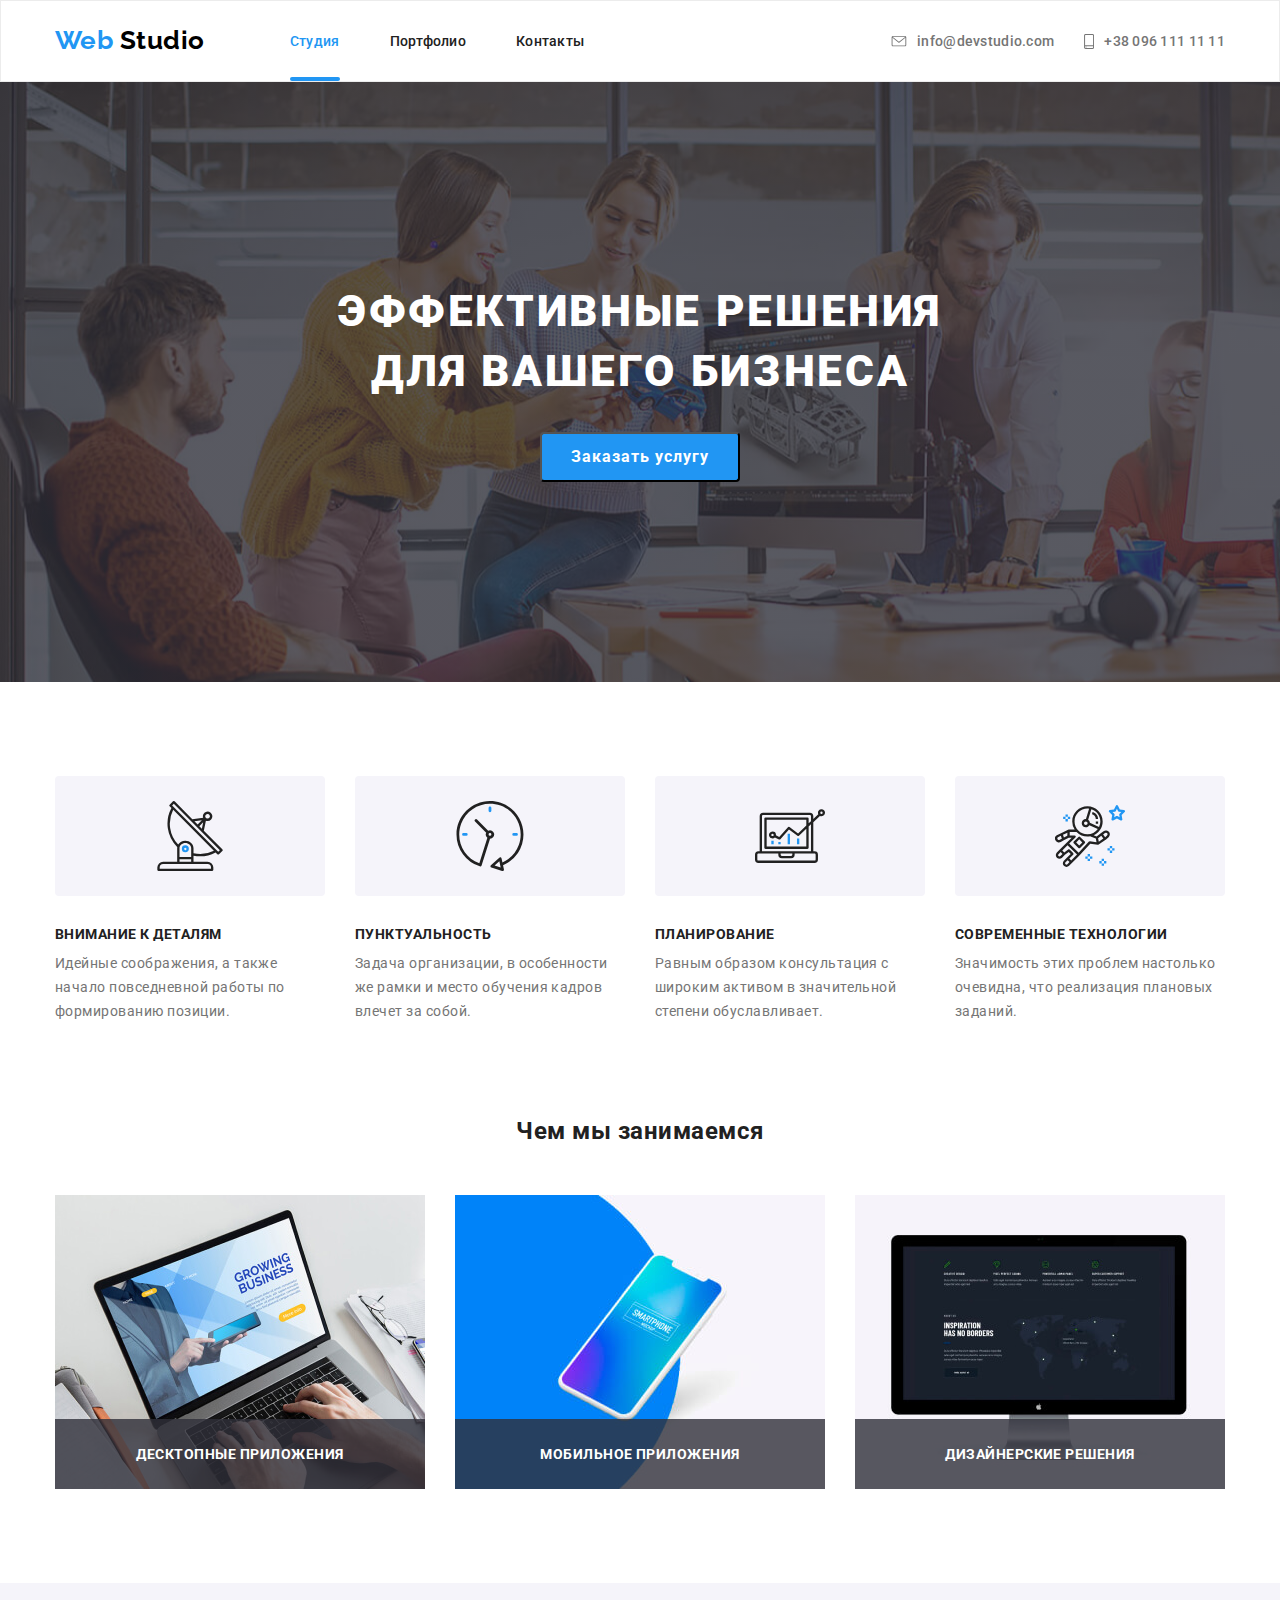
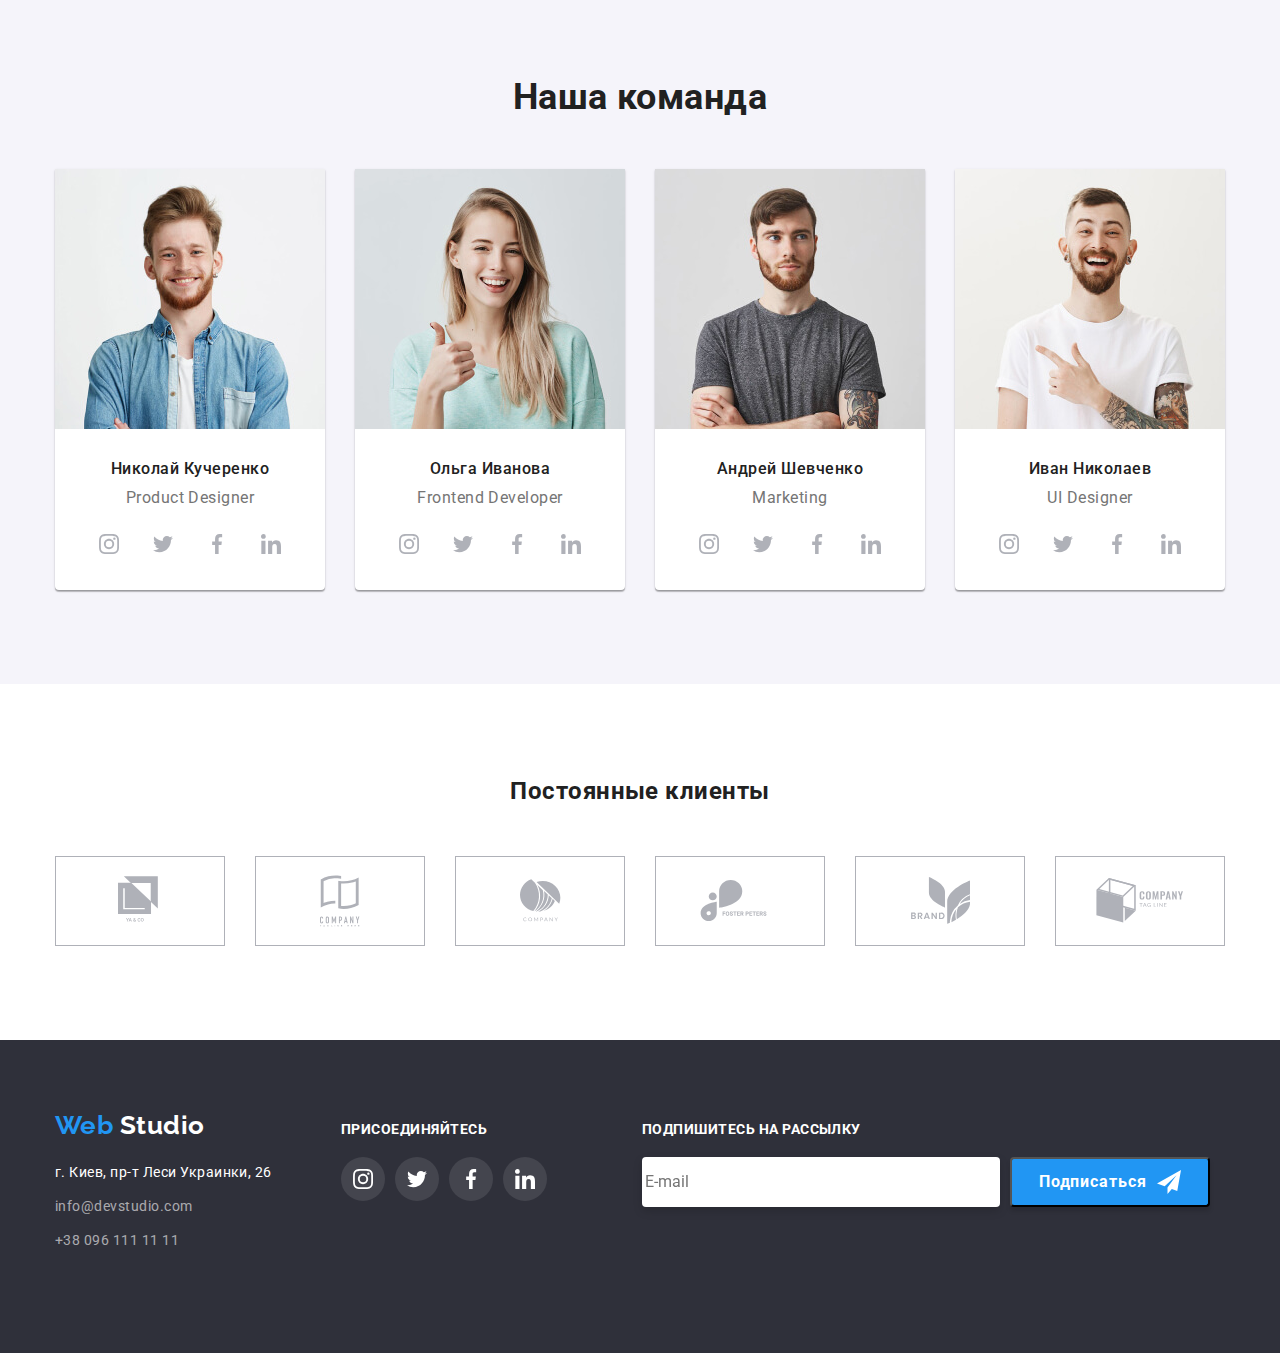
==== index.html @ 3d542b2d "создан репозиторий, начата разметка форм" ====
<!DOCTYPE html>
<html lang="ru">
<head>
    <meta charset="UTF-8">
    <meta name="viewport" content="width=device-width, initial-scale=1.0">
    <title>Студия</title>
    <link rel="stylesheet" href="https://cdnjs.cloudflare.com/ajax/libs/animate.css/4.0.0/animate.min.css">
    <link href="https://fonts.googleapis.com/css2?family=Raleway:wght@700&family=Roboto:wght@400;500;700;900&display=swap" rel="stylesheet">
    <link rel="stylesheet" href="./css/normalize.css">
    <link rel="stylesheet" href="./css/style.css">
</head>
<body>
    <!-- хедер -->
    <header class="header">
      <div class="container">
      <nav class="nav">
          <a href="./index.html" lang="en" class="logo-name animate__rollIn"> <span class="name-web">Web</span> Studio</a>
          <ul class="list-nav">
              <li class="list-nav-link"><a class="animate__rollIn navigation-list-link navigation-list-link-primary link-primary" href="./index.html">Студия</a></li>
              <li class="list-nav-link"><a class="navigation-list-link link" href="./portfolio.html">Портфолио</a></li>
              <li class="list-nav-link"><a class="navigation-list-link link" href="./contacts.html">Контакты</a></li>
          </ul>
      </nav>
      <!-- контакты хедера -->
      <address class="adress-top">
        <a class="link" href="mailto:info@devstudio.com" lang="en">
          <svg class="adress-top-icon" width="16" height="11">
            <use href="./images/sprite.svg#icon-envelope"></use>
          </svg>
          info@devstudio.com
        </a>
        <a class="link" href="tel:+380961111111">
          <svg class="adress-top-icon" width="10" height="15">
            <use href="./images/sprite.svg#icon-smartphone"></use>
          </svg>
          +38 096 111 11 11
        </a>
      </address>
      </div>
    </header>
    <!-- основная инфо страницы -->
    <main>
        <section class="hero">
            <h1 class="hero-title">Эффективные решения для вашего бизнеса</h1>
            <button class="button-main-top">Заказать услугу</button>
        </section>
        <!-- особенности -->
        <section class="section">
          <div class="container">
          <h2 class="title" hidden>Особенности</h2>
          <ul class="features-list">
            <li class="feature-list-item">
                <div class="bg-feature-img"><svg class="feature-img" width="70" height="70"><use href="./images/sprite.svg#icon-antenna"></use></svg></div>
                <h3 class="feature-title">Внимание к деталям</h3>
                <p class="features-description">Идейные соображения, а также начало повседневной работы по формированию позиции.</p>
            </li>
            <li class="feature-list-item">
                <div class="bg-feature-img"><svg class="feature-img" width="70" height="70"><use href="./images/sprite.svg#icon-clock"></use></svg></div>        <h3 class="feature-title">Пунктуальность</h3>
                <p class="features-description">Задача организации, в особенности же рамки и место обучения кадров влечет за собой.</p>
            </li>
            <li class="feature-list-item">
                <div class="bg-feature-img"><svg class="feature-img" width="70" height="70"><use href="./images/sprite.svg#icon-diagram"></use></svg></div>              <h3 class="feature-title">Планирование</h3>
                <p class="features-description">Равным образом консультация с широким активом в значительной степени обуславливает.</p>
            </li>
            <li class="feature-list-item">
                <div class="bg-feature-img"><svg class="feature-img" width="70" height="70"><use href="./images/sprite.svg#icon-astronaut"></use></svg></div>
                <h3 class="feature-title">Современные технологии</h3>
                <p class="features-description">Значимость этих проблем настолько очевидна, что реализация плановых заданий.</p>
            </li>
          </ul>
          </div>
        </section>
        <!-- чем мы занимаемся -->
        <section class="section we-do">
          <div class="container">
          <h2 class="we-do-title title">Чем мы занимаемся</h2>
          <ul class="we-do-list">  
            <li class="we-do-list-item">
              <img src="./images/we-do/notebook.jpg" alt="ноутбук" width="370" height="294">
              <p class="we-do-item">Десктопные приложения</p>
            </li>
            <li class="we-do-list-item">
              <img src="./images/we-do/smartphone.jpg" alt="смартфон" width="370" height="294">
              <p class="we-do-item">Мобильное приложения</p>
            </li>
            <li class="we-do-list-item">
              <img src="./images/we-do/desktop.jpg" alt="десктоп" width="370" height="294">
              <p class="we-do-item">Дизайнерские решения</p>
            </li>
          </ul>
        </div>
        </section>
        <!-- Наша команда -->
        <section class="section team-bgc">
        <div class="container team">
          <h2 class="title">Наша команда</h2>
          <ul class="team-list">
            <li class="team-list-person">
              <img class="team-img" src="./images/team/kucherenko.jpg" alt="кучеренко" width="270" height="260">
              <h3 class="team-name">Николай Кучеренко</h3>
              <p lang="en" class="team-position">Product Designer</p>
                <ul class="team-social-list">
                    <li class="team-social-list-item">
                      <a class="team-link" href="" aria-label="иконка инстаграма" target="_blank">
                        <svg class="team-social-link-svg"><use href="./images/sprite.svg#icon-instagram"></use></svg>
                    </a></li>
                    <li class="team-social-list-item">
                      <a class="team-link" href="" aria-label="иконка твиттера" target="_blank">
                      <svg class="team-social-link-svg"><use href="./images/sprite.svg#icon-twitter"></use></svg>  
                      </a></li>
                    <li class="team-social-list-item">
                      <a class="team-link" href="" aria-label="иконка фейсбука" target="_blank">
                      <svg class="team-social-link-svg"><use href="./images/sprite.svg#icon-facebook"></use></svg>  
                      </a></li>
                    <li class="team-social-list-item">
                      <a class="team-link" href="" aria-label="иконка линкедина" target="_blank">
                      <svg class="team-social-link-svg"><use href="./images/sprite.svg#icon-linkedin"></use></svg>  
                      </a></li>
                </ul>
            </li>
            <li class="team-list-person">
                <img class="team-img" src="./images/team/ivanova.jpg" alt="иванова" width="270" height="260">
                <h3 class="team-name">Ольга Иванова</h3>
                <p lang="en" class="team-position">Frontend Developer</p>
                <ul class="team-social-list">
                  <li class="team-social-list-item">
                    <a class="team-link" href="" aria-label="иконка инстаграма" target="_blank">
                      <svg class="team-social-link-svg"><use href="./images/sprite.svg#icon-instagram"></use></svg>
                  </a></li>
                  <li class="team-social-list-item">
                    <a class="team-link" href="" aria-label="иконка твиттера" target="_blank">
                    <svg class="team-social-link-svg"><use href="./images/sprite.svg#icon-twitter"></use></svg>  
                    </a></li>
                  <li class="team-social-list-item">
                    <a class="team-link" href="" aria-label="иконка фейсбука" target="_blank">
                    <svg class="team-social-link-svg"><use href="./images/sprite.svg#icon-facebook"></use></svg>  
                    </a></li>
                  <li class="team-social-list-item">
                    <a class="team-link" href="" aria-label="иконка линкедина" target="_blank">
                    <svg class="team-social-link-svg"><use href="./images/sprite.svg#icon-linkedin"></use></svg>  
                    </a></li>
              </ul> 
            </li>
            <li class="team-list-person">
                <img class="team-img" src="./images/team/shevchenko.jpg" alt="шевченко" width="270" height="260">
                <h3 class="team-name">Андрей Шевченко</h3>
                <p lang="en" class="team-position">Marketing</p>
                <ul class="team-social-list">
                  <li class="team-social-list-item">
                    <a class="team-link" href="" aria-label="иконка инстаграма" target="_blank">
                      <svg class="team-social-link-svg"><use href="./images/sprite.svg#icon-instagram"></use></svg>
                  </a></li>
                  <li class="team-social-list-item">
                    <a class="team-link" href="" aria-label="иконка твиттера" target="_blank">
                    <svg class="team-social-link-svg"><use href="./images/sprite.svg#icon-twitter"></use></svg>  
                    </a></li>
                  <li class="team-social-list-item">
                    <a class="team-link" href="" aria-label="иконка фейсбука" target="_blank">
                    <svg class="team-social-link-svg"><use href="./images/sprite.svg#icon-facebook"></use></svg>  
                    </a></li>
                  <li class="team-social-list-item">
                    <a class="team-link" href="" aria-label="иконка линкедина" target="_blank">
                    <svg class="team-social-link-svg"><use href="./images/sprite.svg#icon-linkedin"></use></svg>  
                    </a></li>
              </ul>    
            </li>
            <li class="team-list-person">
                <img class="team-img" src="./images/team/nikolaev.jpg" alt="николаев" width="270" height="260">
                <h3 class="team-name">Иван Николаев</h3>
                <p lang="en" class="team-position">UI Designer</p>
                <ul class="team-social-list">
                  <li class="team-social-list-item">
                    <a class="team-link" href="" aria-label="иконка инстаграма" target="_blank">
                      <svg class="team-social-link-svg"><use href="./images/sprite.svg#icon-instagram"></use></svg>
                  </a></li>
                  <li class="team-social-list-item">
                    <a class="team-link" href="" aria-label="иконка твиттера" target="_blank">
                      <svg class="team-social-link-svg"><use href="./images/sprite.svg#icon-twitter"></use></svg>  
                    </a></li>
                  <li class="team-social-list-item">
                    <a class="team-link" href="" aria-label="иконка фейсбука" target="_blank">
                      <svg class="team-social-link-svg"><use href="./images/sprite.svg#icon-facebook"></use></svg>  
                    </a></li>
                  <li class="team-social-list-item">
                    <a class="team-link" href="" aria-label="иконка линкедина" target="_blank">
                      <svg class="team-social-link-svg"><use href="./images/sprite.svg#icon-linkedin"></use></svg>  
                    </a></li>
              </ul> 
            </li>
          </ul>
        </div>
        </section>
        <!-- Наши клиенты -->
        <section class="section">
          <div class="container clients">
          <h2 class="clients-title title">Постоянные клиенты</h2>
          <ul class="clients-list">
            <li class="clients-list-item"><a class="clients-link" href="" target="_blank">
              <svg class="clients-name-svg" width="44" height="49"><use href="./images/sprite.svg#icon-logo1"></use></svg>
            </a></li>
            <li class="clients-list-item">
              <a class="clients-link" href="" target="_blank">
                <svg class="clients-name-svg" width="40" height="52"><use href="./images/sprite.svg#icon-logo2"></use></svg>
              </a></li>
            <li class="clients-list-item">
              <a class="clients-link" href="" target="_blank">
                <svg class="clients-name-svg" width="41" height="43"><use href="./images/sprite.svg#icon-logo3"></use></svg>
              </a></li>
            <li class="clients-list-item">
              <a class="clients-link" href="" target="_blank">
                <svg class="clients-name-svg" width="80" height="42"><use href="./images/sprite.svg#icon-logo4"></use></svg>
              </a></li>
            <li class="clients-list-item">
              <a class="clients-link" href="" target="_blank">
                <svg class="clients-name-svg" width="59" height="47"><use href="./images/sprite.svg#icon-logo5"></use></svg>
              </a></li>
            <li class="clients-list-item">
              <a class="clients-link" href="" target="_blank">
                <svg class="clients-name-svg" width="88" height="45"><use href="./images/sprite.svg#icon-logo6"></use></svg>
              </a></li>
           </ul>
          </div>  
        </section>  
    </main>
    <!-- подвал -->
    <footer class="footer">
      <div class="container">
       <div class="adress-bot">
        <a class="logo-name" href="./index.html"><span class="name-web">Web</span> Studio</a>
        <ul class="adress-list">
          <li class="adress-list-item"><a class="map" href="https://goo.gl/maps/bgj35x1De3ZqhRjR8" target="_blank">г. Киев, пр-т Леси Украинки, 26</a></li>
          <li class="adress-list-item"><a class="link" href="mailto:info@devstudio.com" lang="en">info@devstudio.com</a></li>
          <li class="adress-list-item"><a class="link" href="tel:+380961111111">+38 096 111 11 11</a></li>
        </ul>
       </div>
       <div class="join-us">
        <b class="action">Присоединяйтесь</b>
        <ul class="join-us-list">
            <li class="join-us-list-item">
              <a class="social-link" href="" aria-label="иконка инстаграма" target="_blank">
                <svg class="social-link-svg"><use href="./images/sprite.svg#icon-instagram"></use></svg> 
              </a></li>
            <li class="join-us-list-item">
              <a class="social-link" href="" aria-label="иконка твиттера" target="_blank">
                <svg class="social-link-svg"><use href="./images/sprite.svg#icon-twitter"></use></svg>
              </a></li>
            <li class="join-us-list-item">
              <a class="social-link" href="" aria-label="иконка фейсбука" target="_blank">
                <svg class="social-link-svg"><use href="./images/sprite.svg#icon-facebook"></use></svg>
              </a></li>
            <li class="join-us-list-item">
              <a class="social-link" href="" aria-label="иконка линкедина" target="_blank">
                <svg class="social-link-svg"><use href="./images/sprite.svg#icon-linkedin"></use></svg>
              </a></li>
        </ul>
       </div>
       <div>
        <b class="action">Подпишитесь на рассылку</b>
        <form class="follow">
            <input class="enter" type="email" autocomplete="off" id="email-input" name="email" placeholder="E-mail" lang="en">
            <button class="button-main-bot" type="submit">
              Подписаться
              <svg class="envelope"><use href="./images/sprite.svg#icon-send"></use></svg>
            </button>
        </form>
       </div>
      </div>
    </footer>
</body>
</html>
---- css/style.css ----
/* основной цвет текста #212121 */
/* активный цвет текста #2196F3 */
/* дополнительный цвет текста #757575 */
/* второй дополнительный цвет текста #ffffff */
/* основной цвет фона #ffffff */
/* дополнительный цвет фона #AFB1B8 */
/* активный цвет проектов портфолио rgba(33, 150, 243, 0.9); */
/* основные */

:root{
    --main-text-color: #212121;
    --accent-text-color: #2196F3;
    --secondary-text-color: #757575;
    --main-bg-color: #ffffff;
    --secondary-bg-color: #AFB1B8;
    --team-bg-color: #F5F4FA;
    --footer-bg-color: #2F303A;
    --portfolio-accent-color: rgba(33, 150, 243, 0.9);
}
html {
    box-sizing: border-box;
}
*,
*::before,
*::after {
    box-sizing: inherit;
}
body {
    background-color: #ffffff;
    color: #212121;
    font-style: normal;
    font-family: Roboto, sans-serif;
    letter-spacing: 0.03em;
    margin: 0px;
    padding: 0px;
}
ul {
  list-style: none;
  padding: 0px;
  margin: 0px;
}
p {
    margin: 0px;
}
a {
    text-decoration: none;
    display: block;
}
img {
    display: block;
}
button {
    display: block;
}
h1,h2,h3,h4,h5,h6 {
  margin: 0px;
}
.container {
    width: 1200px;
    padding-left: 15px;
    padding-right: 15px;
    margin-left: auto;
    margin-right: auto;
}
/* хедер */
.header {
    border: 1px solid #ECECEC;
}
.header .container {
    display: flex;
    align-items: center;
    justify-content: space-between;
}
.nav {
    display: flex;
    align-items: center;
}
.logo-name {
    font-family: Raleway, sans-serif;
    font-weight: 700;
    font-size: 26px;
    line-height: 1.2;
    color: #000000;
    margin-right: 85px;
    animation-duration: 500ms;
}
.name-web {
 color: var(--accent-text-color);
}
.list-nav {
    display: flex;
}
.list-nav-link:not(:last-child){
    margin-right: 50px;
}
.list-nav-link {
    position: relative;
} 
.list-nav .link {
    font-weight: 500;
    font-size: 14px;
    line-height: 1.15;
    letter-spacing: 0.02em;
    color: var(--main-text-color);
}
.navigation-list-link {
    padding-top: 32px;
    padding-bottom: 32px;
}
.navigation-list-link-primary {
    animation-duration: 500ms;
}
.navigation-list-link-primary::after {
    display: block;
    content: "";
    width: 100%;
    height: 4px;
    background-color: var(--accent-text-color);
    border-radius: 2px;
    position: absolute;
    bottom: 0;
    left: 0;
}
.link-primary {
    font-weight: 500;
    font-size: 14px;
    line-height: 1.15;
    letter-spacing: 0.02em;
    color: var(--accent-text-color);
}
.list-nav .link {
    transition: color 250ms cubic-bezier(0.4, 0, 0.2, 1);
}
.list-nav .link:hover,
.list-nav .link:focus {
    color: var(--accent-text-color);
}
.adress-top {
    display: flex;
    align-items: center;
}
.adress-top-icon {
    fill: var(--secondary-text-color);
    margin-right: 10px;
    transition: fill 250ms cubic-bezier(0.4, 0, 0.2, 1);
}
.adress-top .link:not(:last-child) {
    margin-right: 30px;
}
.adress-top .link {
    font-style: normal;
    font-weight: 500;
    font-size: 14px;
    line-height: 1.15;
    letter-spacing: 0.02em;
    color: var(--secondary-text-color);
    display: flex;
    justify-content: center;
    align-items: center;
    transition: color 250ms cubic-bezier(0.4, 0, 0.2, 1);
}
.adress-top .link:hover,
.adress-top .link:focus {
    color: var(--accent-text-color);
}
.adress-top .link:hover .adress-top-icon,
.adress-top .link:focus .adress-top-icon {
    fill: var(--accent-text-color);
}
 
/* основная инфо страницы студио */
.hero {
    max-width: 1600px;
    background-image:
    linear-gradient(
    rgba(47, 48, 58, 0.8),
    rgba(47, 48, 58, 0.8)),
    url(../images/Header-img.jpg);
    background-repeat: no-repeat;
    background-size: cover;
    padding-top: 200px;
    padding-bottom: 200px;
}
.hero-title {
    font-weight: 900;
    font-size: 44px;
    line-height: 1.36;
    letter-spacing: 0.06em;
    text-transform: uppercase;
    text-align: center;
    color: var(--main-bg-color);
    margin-bottom: 30px;
    width: 696px;
    margin-right: auto;
    margin-left: auto;
}
.button-main-top {
    width: 200px;
    height: 50px;
    font-weight: 700;
    font-size: 16px;
    line-height: 1.88;
    align-items: center;
    text-align: center;
    letter-spacing: 0.06em;
    color: var(--main-bg-color);
    background-color: var(--accent-text-color);
    margin-right: auto;
    margin-left: auto;
    border-radius: 4px;
    transition: background-color 250ms cubic-bezier(0.4, 0, 0.2, 1);
}
.button-main-top:hover,
.button-main-top:focus {
    background-color: #188CE8;
}
.section {
    padding-top: 94px;
    padding-bottom: 94px;
}
.features-list {
    display: flex;
}
.feature-list-item:not(:last-child) {
    margin-right: 30px;
}
.bg-feature-img {
    display: flex;
    justify-content: center;
    align-items: center;
    margin-bottom: 30px;
    border-radius: 4px;
    background-color: var(--team-bg-color);
    width: 270px;
    height: 120px;
}
.feature-title {
    font-weight: 700;
    font-size: 14px;
    line-height: 1.15;
    text-transform: uppercase;
    color: var(--main-text-color);
    margin-bottom: 10px;
}
.features-description {
    font-weight: 400;
    font-size: 14px;
    line-height: 1.71;
    color: var(--secondary-text-color);
}
.section > .title {
    font-weight: 700;
    font-size: 36px;
    line-height: 1.16;
    text-align: center;
    color: var(--main-text-color);
}
.we-do {
    padding-top: 0px;
}
.we-do-title {
    margin-bottom: 50px;
    text-align: center;
}
.we-do-list {
    display: flex;
}
.we-do-list-item {
    position: relative;
}
.we-do-list-item:not(:last-child) {
    margin-right: 30px;
}
.we-do-item {
    font-weight: 700;
    font-size: 14px;
    line-height: 1.15;
    text-align: center;
    text-transform: uppercase;
    background-color: rgba(47, 48, 58, 0.8);
    color: var(--main-bg-color);
    padding-top: 27px;
    padding-bottom: 27px;
    position: absolute;
    bottom: 0;
    right: 0;
    left: 0;
}
.team-bgc {
    background-color: var(--team-bg-color);
}
.team > .title {
    font-weight: 700;
    font-size: 36px;
    line-height: 1.16;
    text-align: center;
    color: var(--main-text-color);
    margin-bottom: 50px;
}
.team-list {
    display: flex;
}
.team-list-person {
    width: 270px;
    background-color: var(--main-bg-color);
    box-shadow: 
    0px 2px 1px rgba(0, 0, 0, 0.2), 
    0px 1px 1px rgba(0, 0, 0, 0.14), 
    0px 1px 3px rgba(0, 0, 0, 0.12);
    border-radius: 0px 0px 4px 4px;
}
.team-list-person:not(:last-child) {
    margin-right: 30px;
}
.team-img {
    margin-bottom: 30px;
}
.team-name {
    font-weight: 500;
    font-size: 16px;
    line-height: 1.19;
    text-align: center;
    margin-bottom: 10px;
}
.team-position {
    font-weight: 400;
    font-size: 16px;
    line-height: 1.19;
    text-align: center;
    color: var(--secondary-text-color);
    margin-bottom: 15px;
}
.team-social-list {
    display: flex;
    justify-content: center;
    padding-left: 32px;
    padding-right: 32px;
    padding-bottom: 24px;    
}
.team-social-list-item:not(:last-child) {
    margin-right: 10px;
}
.team-link {
    display: flex;
    width: 44px;
    height: 44px;
    border-radius: 50%;
    justify-content: center;
    align-items: center;
    transition: background-color 250ms cubic-bezier(0.4, 0, 0.2, 1);
}
.team-social-link-svg {
    width: 20px;
    height: 20px;
    fill: var(--secondary-bg-color);
    transition: fill 250ms cubic-bezier(0.4, 0, 0.2, 1);
}
.team-link:hover,
.team-link:focus {
    background-color: var(--accent-text-color);
}
.team-link:hover .team-social-link-svg,
.team-link:focus .team-social-link-svg{
    fill: var(--main-bg-color);
}
.clients {
    text-align: center;
}
.clients-title {
    margin-bottom: 50px;
}
.clients-link {
    display: flex;
    border: 1px solid var(--secondary-bg-color);
    width: 170px;
    height: 90px;
    justify-content: center;
    align-items: center;
    transition: border 250ms cubic-bezier(0.4, 0, 0.2, 1);
}
.clients-name-svg {
    fill: var(--secondary-bg-color);
    transition: fill 250ms cubic-bezier(0.4, 0, 0.2, 1);
}
.clients-link:hover,
.clients-link:focus {
    border: 1px solid var(--accent-text-color);
}
.clients-link:hover .clients-name-svg,
.clients-link:focus .clients-name-svg {
    fill: var(--accent-text-color);
}
.clients-list {
    display: flex;
}
.clients-list-item:not(:last-child) {
    margin-right: 30px;
}

/* подвал */
.footer {
  background-color: var(--footer-bg-color);
}
.footer .container {
    display: flex;
    align-items: baseline;
    padding-top: 70px;
    padding-bottom: 100px;
}
.adress-bot {
    margin-right: 69px;
}
.footer .logo-name {
    color: var(--main-bg-color);
    margin-bottom: 20px;
    margin-right: auto;
}
.adress-list-item:not(:last-child) {
    margin-bottom: 10px;
}
.adress-list .map {
    font-weight: 400;
    font-size: 14px;
    line-height: 1.71;
    color: var(--main-bg-color);
}
.adress-list .link {
    font-weight: 400;
    font-size: 14px;
    line-height: 1.71;
    color: rgba(255, 255, 255, 0.6);
}
.join-us {
    margin-right: 95px;
}
.join-us-list {
    display: flex;
    justify-content: center;
}
.join-us-list-item:not(:last-child) {
    margin-right: 10px;
}
.social-link {
    display: flex;
    width: 44px;
    height: 44px;
    fill: var(--main-bg-color);
    background-color: rgba(255, 255, 255, 0.1);
    border-radius: 50%;
    justify-content: center;
    align-items: center;
    transition: background-color 250ms cubic-bezier(0.4, 0, 0.2, 1);
}
.social-link-svg {
    width: 20px;
    height: 20px;
}
.social-link:hover,
.social-link:focus {
    background-color: var(--accent-text-color);
}
.action {
    font-weight: 700;
    font-size: 14px;
    line-height: 1.15;
    text-transform: uppercase;
    color: var(--main-bg-color);
    display: block;
    margin-bottom: 20px;
}
.button-main-bot {
    display: flex;
    font-weight: 700;
    font-size: 16px;
    line-height: 1.87;
    justify-content: center;
    align-items: center;
    text-align: center;
    letter-spacing: 0.06em;
    color: var(--main-bg-color);
    background-color: var(--accent-text-color);
    box-shadow: 0px 4px 4px rgba(0, 0, 0, 0.15);
    border-radius: 4px;
    width: 200px;
    height: 50px;
}
.follow {
    display: flex;
}
.enter {
    width: 358px;
    height: 50px;
    margin-right: 10px;
    border: 1px solid rgba(255, 255, 255, 0.3);
    filter: drop-shadow(0px 4px 4px rgba(0, 0, 0, 0.15));
    border-radius: 4px;
}
.envelope {
    width: 24px;
    height: 24px;
    margin-left: 10px;
    fill: var(--main-bg-color);
}

/* разметка страницы портфолио */
.portfolio .container {
   padding-top: 95px;
   padding-bottom: 95px;
}
.filters {
    margin-bottom: 35px;
}
.filters-list {
    display: flex;
    justify-content: center;
    align-items: center;
}
.filters-list-item:not(:last-child) {
margin-right: 10px;
}
.filters-name{
    font-weight: 500;
    font-size: 16px;
    line-height: 1.62;
    align-items: center;
    text-align: center;
    background-color: var(--team-bg-color);
    color: var(--main-text-color);
    border-radius: 4px;
    padding-top: 6px;
    padding-right: 22px;
    padding-bottom: 6px;
    padding-left: 22px;
    transition: all 250ms cubic-bezier(0.4, 0, 0.2, 1);
}
.filters-name:hover,
.filters-name:focus {
    background-color: var(--accent-text-color);
    color: var(--main-bg-color);
    box-shadow: 
    0px 2px 2px rgba(0, 0, 0, 0.12),
    0px 1px 2px rgba(0, 0, 0, 0.08),
    0px 3px 1px rgba(0, 0, 0, 0.1);
}
.project {
    transition: all 250ms cubic-bezier(0.4, 0, 0.2, 1);
}
.project:hover,
.project:focus {
  box-shadow: 1px 4px 6px rgba(0, 0, 0, 0.16), 
  0px 4px 4px rgba(0, 0, 0, 0.06), 
  0px 1px 1px rgba(0, 0, 0, 0.12);
}
.projects-list {
    display: flex;
    flex-wrap: wrap;
}
.projects-list-item {
    width: 370px;
    border: 1px solid #EEEEEE;
}
.projects-list-item:not(:nth-child(3n)) {
    margin-right: 30px;
}
.projects-list-item:not(:nth-last-child(-n+3)) {
    margin-bottom: 30px;
}
/* .project-img {

} */
.project-title {
    font-weight: 700;
    font-size: 18px;
    line-height: 2;
    letter-spacing: 0.06em;
    color: var(--main-text-color);
    padding-left: 24px;
    padding-right: 24px;
    margin-bottom: 5px;
}
.project-kind {
    font-weight: 400;
    font-size: 16px;
    line-height: 1.9;
    color: var(--secondary-text-color);
    padding-left: 24px;
    padding-right: 24px;
    padding-bottom: 20px;
}
.overlay {
    position: relative;
    overflow: hidden;
    margin-bottom: 20px;
}
.description {
    display: flex;
    align-items: center;
    font-weight: 400;
    font-size: 18px;
    line-height: 1.56;
    background-color: var(--portfolio-accent-color);
    color: var(--main-bg-color);
    width: 100%;
    height: 100%;
    padding: 63px 24px;
    position: absolute;
    top: 100%;
    left: 0;
    transition: all 250ms cubic-bezier(0.4, 0, 0.2, 1);
}
.project:hover .description,
.project:focus .description {
    top: 0;
}
/* .text-overlay {
    position: absolute;
    top: 63px;
    left: 24px;
} */
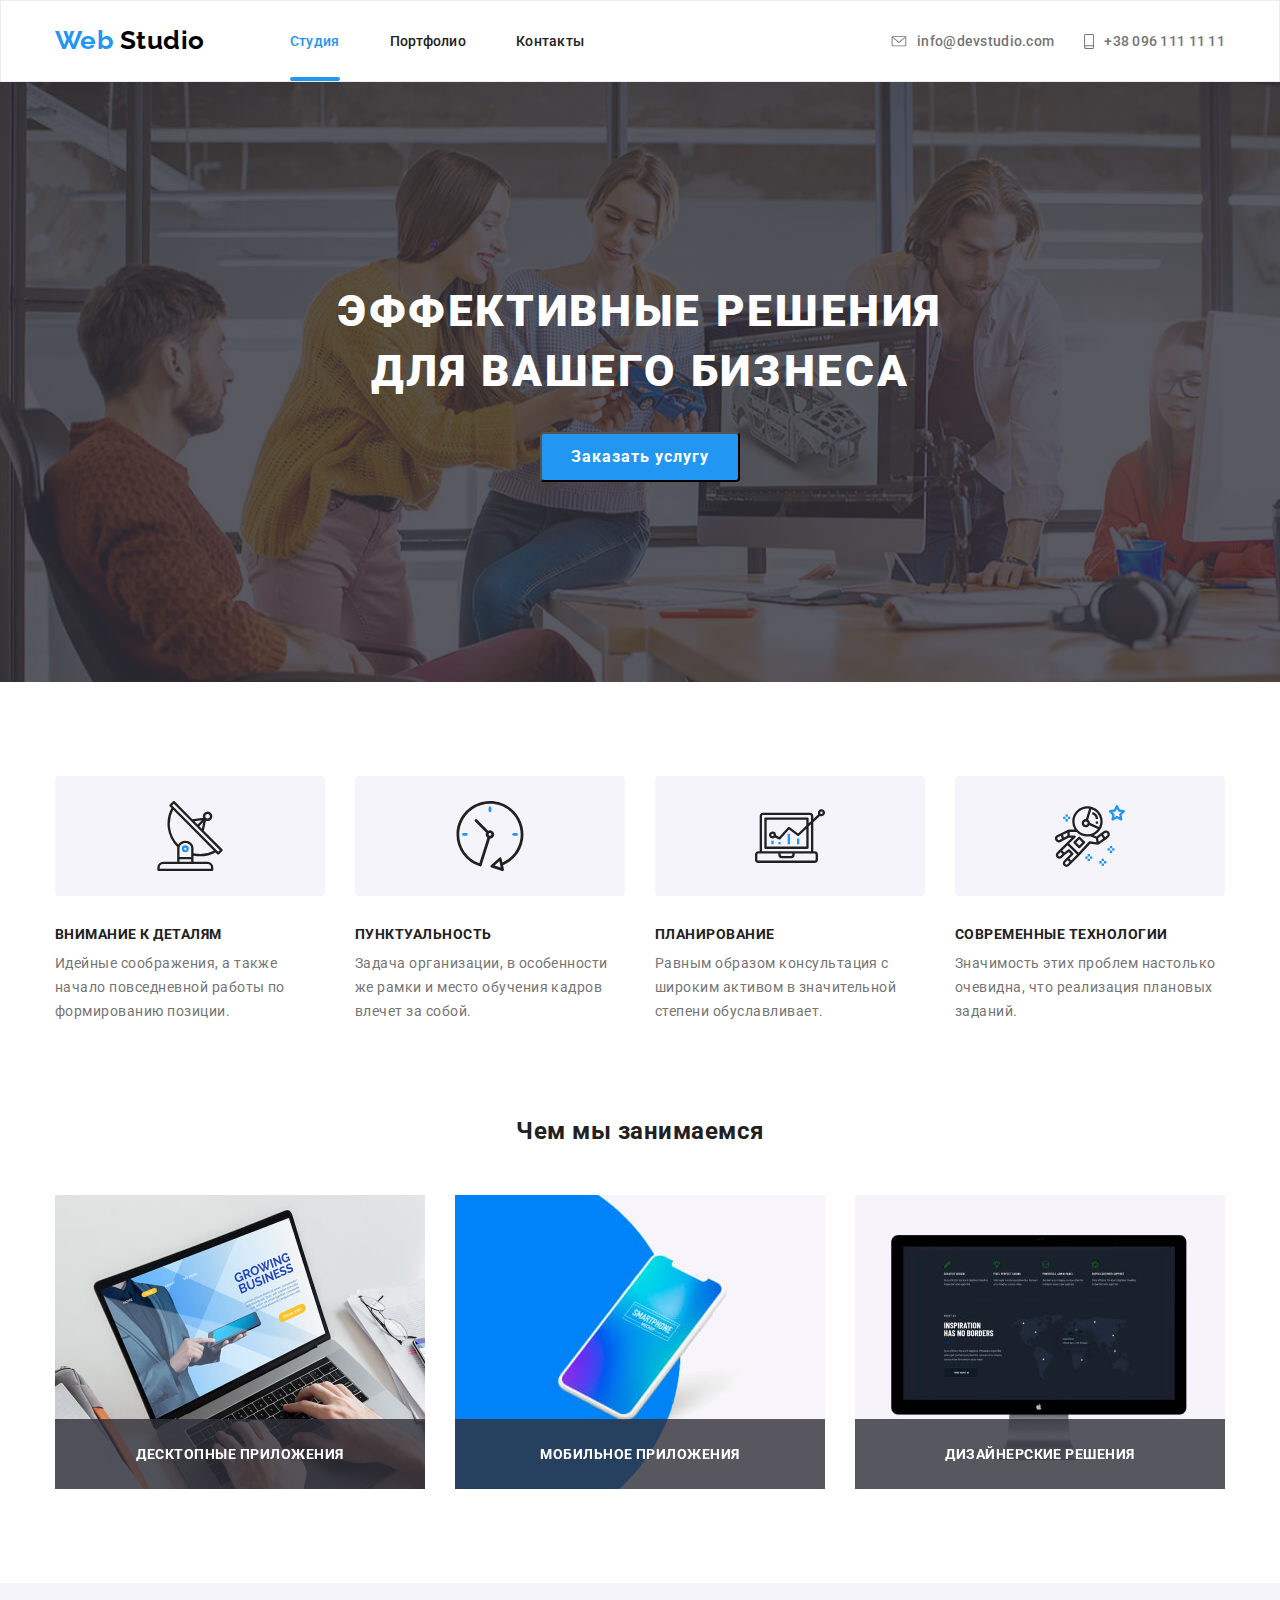
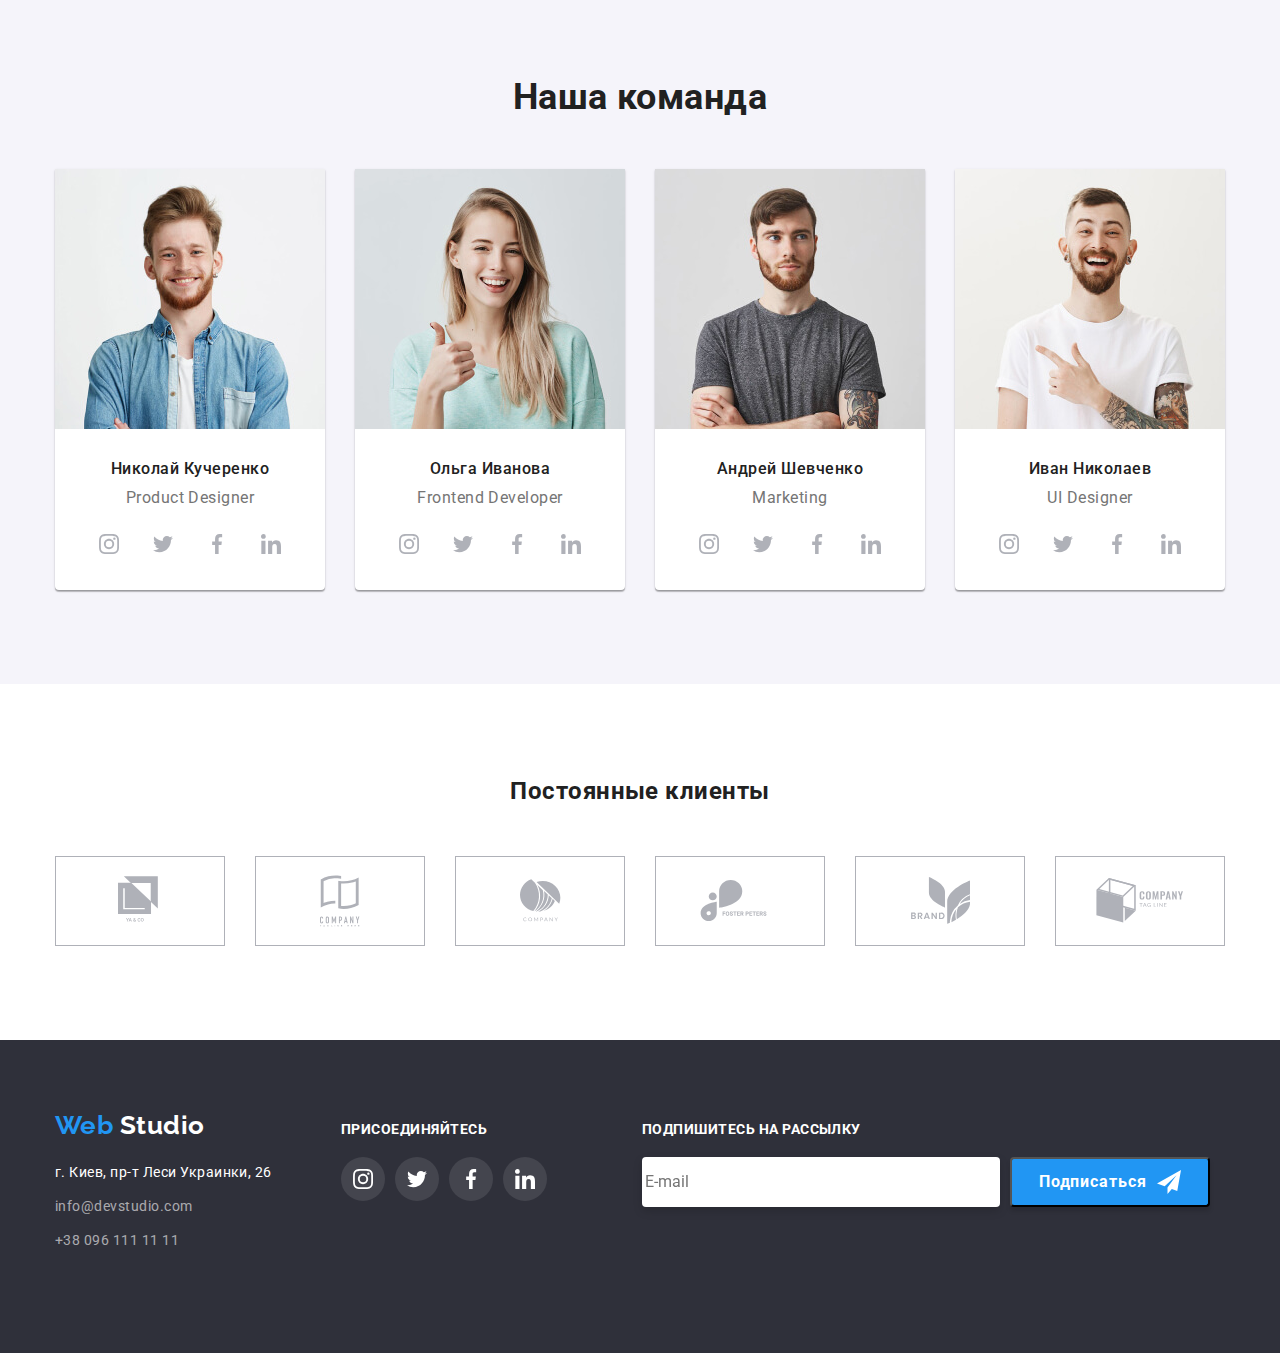
==== commit 81278d0e: "начал делать модальное окно" ====
--- a/index.html
+++ b/index.html
@@ -42,7 +42,25 @@
     <main>
         <section class="hero">
             <h1 class="hero-title">Эффективные решения для вашего бизнеса</h1>
-            <button class="button-main-top">Заказать услугу</button>
+            <button class="button-main-top" data-modal-open>Заказать услугу</button>
+            <div class="backdrop is-hidden" data-modal>
+              <div class="modal">
+                <form action="#">
+                  <button data-modal-close>Закрыть</button>
+                   <b class="modal-title">Оставьте свои данные, мы вам перезвоним</b>
+                   <label>Имя</label>
+                   <input type="text">
+                   <label>Телефон</label>
+                   <input type="tel">
+                   <label>Почта</label>
+                   <input type="email">
+                   <label>Комментарий</label>
+                   <input type="text">
+                   <button type="checkbox">Соглашаюсь с рассылкой и принимаю <a>Условия договора</a></button>
+                   <button type="submit">Отправить</button>
+                </form>
+              </div>
+            </div>
         </section>
         <!-- особенности -->
         <section class="section">
@@ -266,5 +284,6 @@
        </div>
       </div>
     </footer>
+    <script src="./js/modal.js"></script>
 </body>
 </html>--- a/css/style.css
+++ b/css/style.css
@@ -617,3 +617,36 @@
     top: 63px;
     left: 24px;
 } */
+/* разметка модального окна */
+.backdrop {
+    position: fixed;
+    left: 0px;
+    top: 0px;
+    width: 100%;
+    height: 100%;
+    background: rgba(0, 0, 0, 0.2);
+}
+.backdrop.is-hidden {
+    opacity: 0;
+    pointer-events: none;
+    /* transition: 250ms cubic-bezier(0.4, 0, 0.2, 1); */
+}
+.modal {
+    position: absolute;
+    top: 50%;
+    left: 50%;
+    transform: translate(-50%, -50%);
+    max-width: 528px;
+    max-height: 581px;
+    padding: 40px;
+    background: #FFFFFF;
+    box-shadow: 0px 1px 3px rgba(0, 0, 0, 0.12), 0px 1px 1px rgba(0, 0, 0, 0.14), 0px 2px 1px rgba(0, 0, 0, 0.2);
+    border-radius: 4px;
+}
+.modal-title {
+    font-weight: 700;
+    font-size: 20px;
+    line-height: 1.15;
+    text-align: center;
+    margin-bottom: 30px;
+}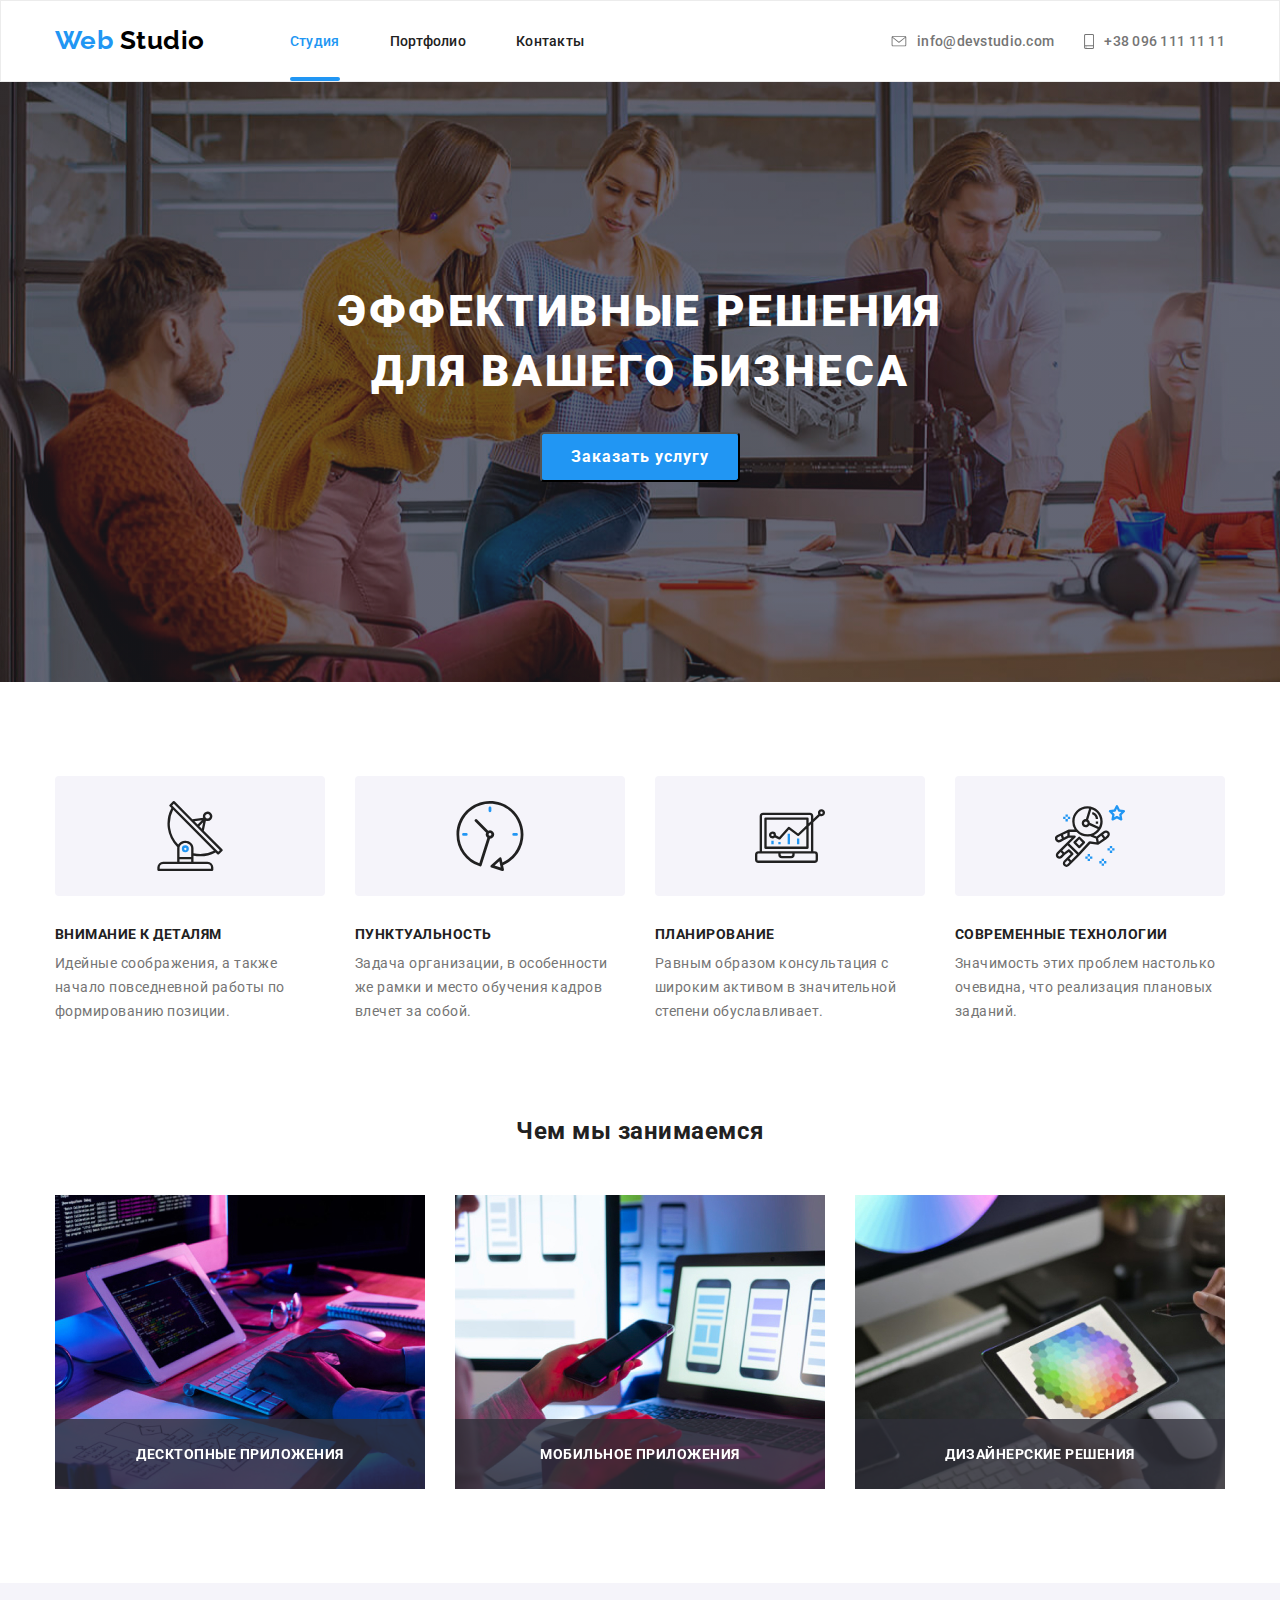
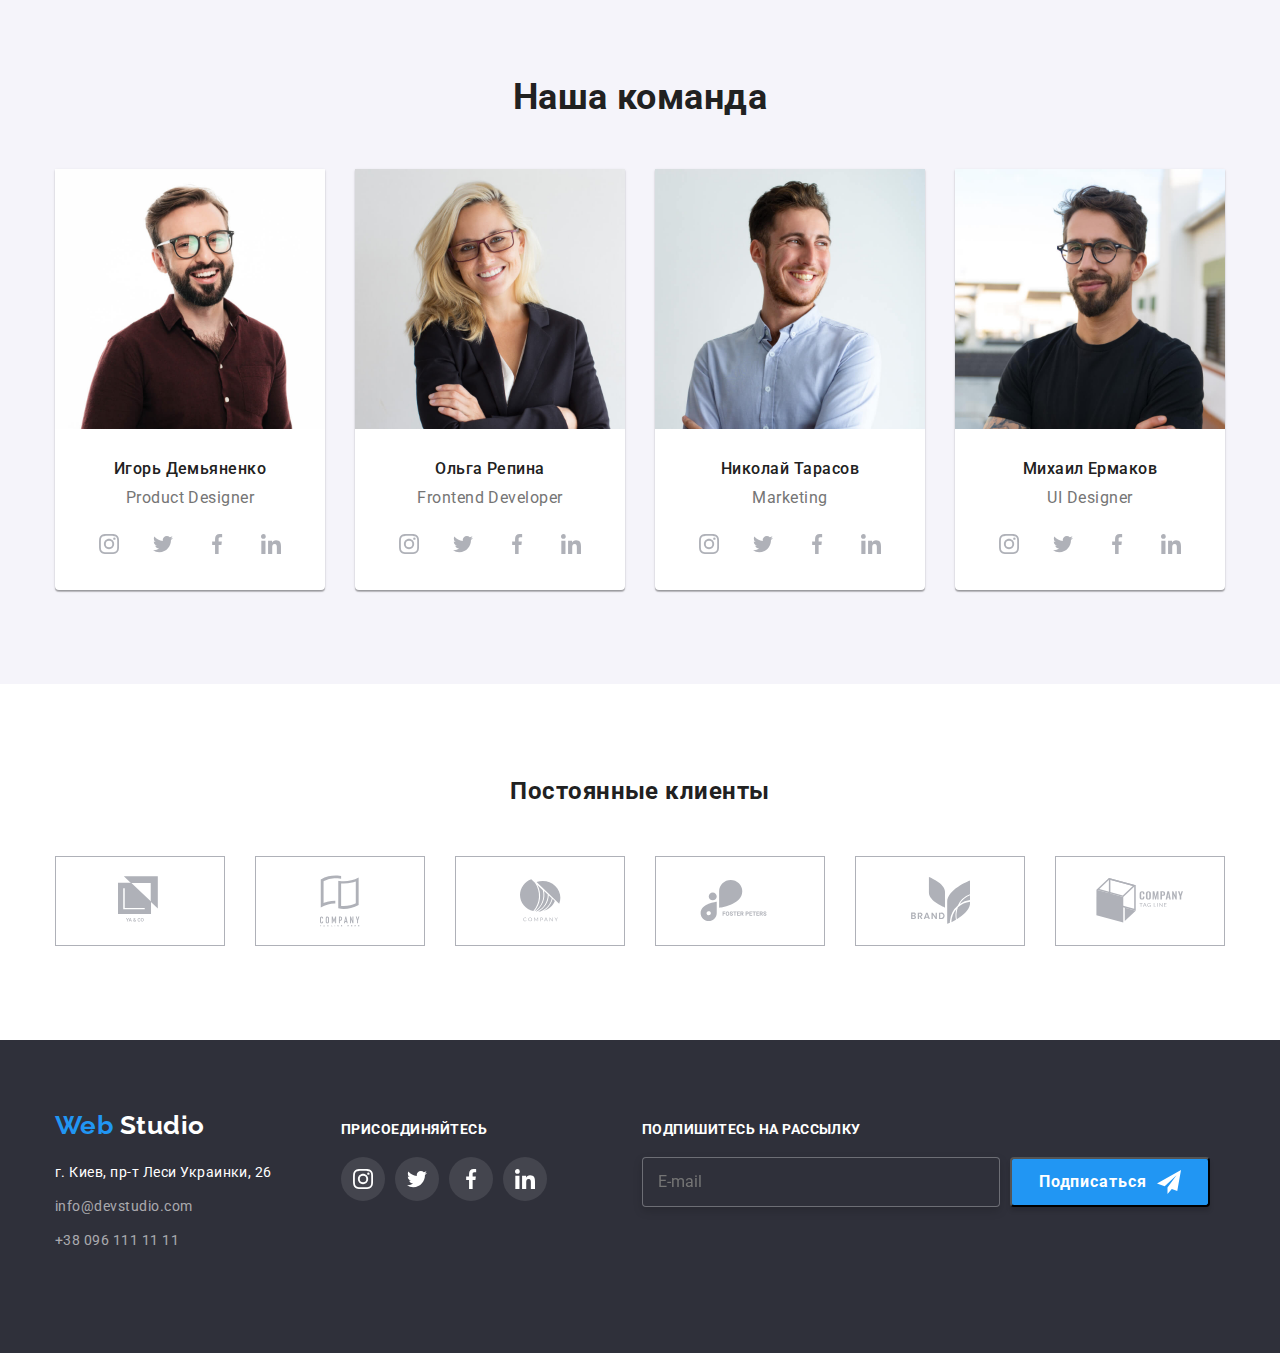
==== commit 469976b5: "делает чекбокс в модалке" ====
--- a/index.html
+++ b/index.html
@@ -45,19 +45,33 @@
             <button class="button-main-top" data-modal-open>Заказать услугу</button>
             <div class="backdrop is-hidden" data-modal>
               <div class="modal">
-                <form action="#">
-                  <button data-modal-close>Закрыть</button>
-                   <b class="modal-title">Оставьте свои данные, мы вам перезвоним</b>
-                   <label>Имя</label>
-                   <input type="text">
-                   <label>Телефон</label>
-                   <input type="tel">
-                   <label>Почта</label>
-                   <input type="email">
-                   <label>Комментарий</label>
-                   <input type="text">
-                   <button type="checkbox">Соглашаюсь с рассылкой и принимаю <a>Условия договора</a></button>
-                   <button type="submit">Отправить</button>
+                  <button type="submit" class="forma-close" data-modal-close><svg class="forma-close-icon" width="18" height="18"><use href="./images/sprite.svg#icon-close"></use></svg></button>
+                  <form class="forma" action="#">  
+                  <b class="modal-title">Оставьте свои данные, мы вам перезвоним</b>
+                  <label class="forma-field">
+                    <span class="forma-name">Имя</span>
+                    <input class="forma-input" type="text" name="name" autocomplete="off" placeholder=" ">
+                    <svg class="forma-icon" width="18" height="18"><use href="./images/sprite.svg#icon-person"></use></svg>
+                  </label>
+                  <label class="forma-field">
+                    <span class="forma-name">Телефон</span>
+                    <input class="forma-input" type="tel" name="tel" autocomplete="off" placeholder=" ">
+                    <svg class="forma-icon" width="18" height="18"><use href="./images/sprite.svg#icon-phone"></use></svg>
+                  </label>
+                  <label class="forma-field">
+                    <span class="forma-name">Почта</span>
+                    <input class="forma-input" type="email" name="email" autocomplete="off" placeholder=" ">
+                    <svg class="forma-icon" width="18" height="18"><use href="./images/sprite.svg#icon-email"></use></svg>
+                  </label>
+                  <label class="forma-field">
+                    <span class="forma-name">Комментарий</span>
+                    <textarea class="forma-input textarea-input" type="text" name="coment" autocomplete="off" placeholder="Введите текст"></textarea>
+                  </label>
+                  <label class="forma-field">
+                    <input type="checkbox" name="checkbox" autocomplete="off" placeholder=" ">
+                    <span class="text-dogovor">Соглашаюсь с рассылкой и принимаю <a class="dogovor">Условия договора</a></span>
+                  </label>
+                  <button type="submit" class="send-btn" data-modal>Отправить</button>
                 </form>
               </div>
             </div>
@@ -114,8 +128,8 @@
           <h2 class="title">Наша команда</h2>
           <ul class="team-list">
             <li class="team-list-person">
-              <img class="team-img" src="./images/team/kucherenko.jpg" alt="кучеренко" width="270" height="260">
-              <h3 class="team-name">Николай Кучеренко</h3>
+              <img class="team-img" src="./images/team/demyanenko.jpg" alt="кучеренко" width="270" height="260">
+              <h3 class="team-name">Игорь Демьяненко</h3>
               <p lang="en" class="team-position">Product Designer</p>
                 <ul class="team-social-list">
                     <li class="team-social-list-item">
@@ -137,8 +151,8 @@
                 </ul>
             </li>
             <li class="team-list-person">
-                <img class="team-img" src="./images/team/ivanova.jpg" alt="иванова" width="270" height="260">
-                <h3 class="team-name">Ольга Иванова</h3>
+                <img class="team-img" src="./images/team/repina.jpg" alt="иванова" width="270" height="260">
+                <h3 class="team-name">Ольга Репина</h3>
                 <p lang="en" class="team-position">Frontend Developer</p>
                 <ul class="team-social-list">
                   <li class="team-social-list-item">
@@ -160,8 +174,8 @@
               </ul> 
             </li>
             <li class="team-list-person">
-                <img class="team-img" src="./images/team/shevchenko.jpg" alt="шевченко" width="270" height="260">
-                <h3 class="team-name">Андрей Шевченко</h3>
+                <img class="team-img" src="./images/team/tarasov.jpg" alt="шевченко" width="270" height="260">
+                <h3 class="team-name">Николай Тарасов</h3>
                 <p lang="en" class="team-position">Marketing</p>
                 <ul class="team-social-list">
                   <li class="team-social-list-item">
@@ -183,8 +197,8 @@
               </ul>    
             </li>
             <li class="team-list-person">
-                <img class="team-img" src="./images/team/nikolaev.jpg" alt="николаев" width="270" height="260">
-                <h3 class="team-name">Иван Николаев</h3>
+                <img class="team-img" src="./images/team/ermakov.jpg" alt="николаев" width="270" height="260">
+                <h3 class="team-name">Михаил Ермаков</h3>
                 <p lang="en" class="team-position">UI Designer</p>
                 <ul class="team-social-list">
                   <li class="team-social-list-item">
@@ -275,8 +289,10 @@
        <div>
         <b class="action">Подпишитесь на рассылку</b>
         <form class="follow">
-            <input class="enter" type="email" autocomplete="off" id="email-input" name="email" placeholder="E-mail" lang="en">
-            <button class="button-main-bot" type="submit">
+          <Label>  
+            <input class="enter" type="email" autocomplete="on" name="email" placeholder="E-mail" lang="en">
+          </Label>  
+          <button class="button-main-bot" type="submit">
               Подписаться
               <svg class="envelope"><use href="./images/sprite.svg#icon-send"></use></svg>
             </button>
--- a/css/style.css
+++ b/css/style.css
@@ -173,8 +173,8 @@
     max-width: 1600px;
     background-image:
     linear-gradient(
-    rgba(47, 48, 58, 0.8),
-    rgba(47, 48, 58, 0.8)),
+    rgba(47, 48, 58, 0.4),
+    rgba(47, 48, 58, 0.4)),
     url(../images/Header-img.jpg);
     background-repeat: no-repeat;
     background-size: cover;
@@ -272,19 +272,19 @@
     margin-right: 30px;
 }
 .we-do-item {
-    font-weight: 700;
-    font-size: 14px;
-    line-height: 1.15;
-    text-align: center;
-    text-transform: uppercase;
-    background-color: rgba(47, 48, 58, 0.8);
-    color: var(--main-bg-color);
-    padding-top: 27px;
-    padding-bottom: 27px;
     position: absolute;
     bottom: 0;
     right: 0;
     left: 0;
+    font-weight: 700;
+    font-size: 14px;
+    line-height: 1.15;
+    text-align: center;
+    text-transform: uppercase;
+    background-color: rgba(47, 48, 58, 0.8);
+    color: var(--main-bg-color);
+    padding-top: 27px;
+    padding-bottom: 27px;
 }
 .team-bgc {
     background-color: var(--team-bg-color);
@@ -490,7 +490,9 @@
 .enter {
     width: 358px;
     height: 50px;
+    padding: 16px 15px;
     margin-right: 10px;
+    background-color: var(--footer-bg-color);
     border: 1px solid rgba(255, 255, 255, 0.3);
     filter: drop-shadow(0px 4px 4px rgba(0, 0, 0, 0.15));
     border-radius: 4px;
@@ -612,11 +614,7 @@
 .project:focus .description {
     top: 0;
 }
-/* .text-overlay {
-    position: absolute;
-    top: 63px;
-    left: 24px;
-} */
+
 /* разметка модального окна */
 .backdrop {
     position: fixed;
@@ -629,24 +627,131 @@
 .backdrop.is-hidden {
     opacity: 0;
     pointer-events: none;
-    /* transition: 250ms cubic-bezier(0.4, 0, 0.2, 1); */
+    transition: 250ms cubic-bezier(0.4, 0, 0.2, 1);
 }
 .modal {
     position: absolute;
     top: 50%;
     left: 50%;
     transform: translate(-50%, -50%);
-    max-width: 528px;
-    max-height: 581px;
+    width: 528px;
+    height: 581px;
     padding: 40px;
     background: #FFFFFF;
     box-shadow: 0px 1px 3px rgba(0, 0, 0, 0.12), 0px 1px 1px rgba(0, 0, 0, 0.14), 0px 2px 1px rgba(0, 0, 0, 0.2);
     border-radius: 4px;
 }
 .modal-title {
+    display: inline-block;
     font-weight: 700;
     font-size: 20px;
     line-height: 1.15;
     text-align: center;
-    margin-bottom: 30px;
-}+    margin-bottom: 12px;
+}
+.forma {
+    display: block;
+}
+.forma-close {
+    position: absolute;
+    display: block;
+    top: 8px;
+    right: 8px;
+    width: 30px;
+    height: 30px;
+    background: #FFFFFF;
+    border: 1px solid rgba(0, 0, 0, 0.1);
+    border-radius: 100%;
+}
+.forma-close-icon {
+    display: flex;
+    justify-content: center;
+    align-items: center;
+}
+.forma-field {
+    position: relative;
+    display: block;
+}
+.forma-field:not(:last-child) {
+    margin-bottom: 10px;
+}
+.forma-name {
+    display: inline-block;
+    margin-bottom: 4px;
+    font-weight: 400;
+    font-size: 12px;
+    line-height: 1.16;
+    letter-spacing: 0.01em;
+    color: var(--secondary-text-color);
+    transition: color 250ms cubic-bezier(0.4, 0, 0.2, 1);
+}
+.forma-input {
+    width: 100%;
+    height: 40px;
+    border: 1px solid rgba(33, 33, 33, 0.2);
+    border-radius: 4px;
+    padding: 12px 42px;
+    transition: border 250ms cubic-bezier(0.4, 0, 0.2, 1);
+}
+.forma-icon {
+    position: absolute;
+    top: 50%;
+    left: 12px;
+    transition: fill 250ms cubic-bezier(0.4, 0, 0.2, 1);
+}
+.textarea-input {
+    resize: none;
+    width: 100%;
+    height: 120px;
+    padding: 12px 16px;
+    border: 1px solid rgba(33, 33, 33, 0.2);
+    box-sizing: border-box;
+    border-radius: 4px;
+}
+.forma-input::placeholder {
+    font-weight: 400;
+    font-size: 12px;
+    line-height: 1.16;
+    letter-spacing: 0.01em;
+    color: rgba(117, 117, 117, 0.5);
+}
+.forma-field:focus-within > .forma-name {
+    color: var(--accent-text-color);
+}
+.forma-field:focus-within > .forma-input {
+    border: 1px solid var(--accent-text-color);
+}
+.forma-field:focus-within > .forma-icon {
+    fill: var(--accent-text-color);
+}
+.text-dogovor {
+    width: 100%;
+    font-weight: 400;
+    font-size: 14px;
+    line-height: 1.71;
+    color: var(--secondary-text-color);
+}
+.dogovor {
+    text-decoration: underline;
+    font-weight: 400;
+    font-size: 14px;
+    line-height: 1.71;
+    color: var(--accent-text-color);
+}
+.send-btn {
+    width: 200px;
+    height: 50px;
+    padding: 10px 55px;
+    margin: 0 auto;
+    background-color: var(--accent-text-color);
+    color: var(--main-bg-color);
+    box-shadow: 0px 4px 4px rgba(0, 0, 0, 0.15);
+    border-radius: 4px;
+    font-weight: 700;
+    font-size: 16px;
+    line-height: 1.87;
+    display: flex;
+    align-items: center;
+    text-align: center;
+    letter-spacing: 0.06em;
+}
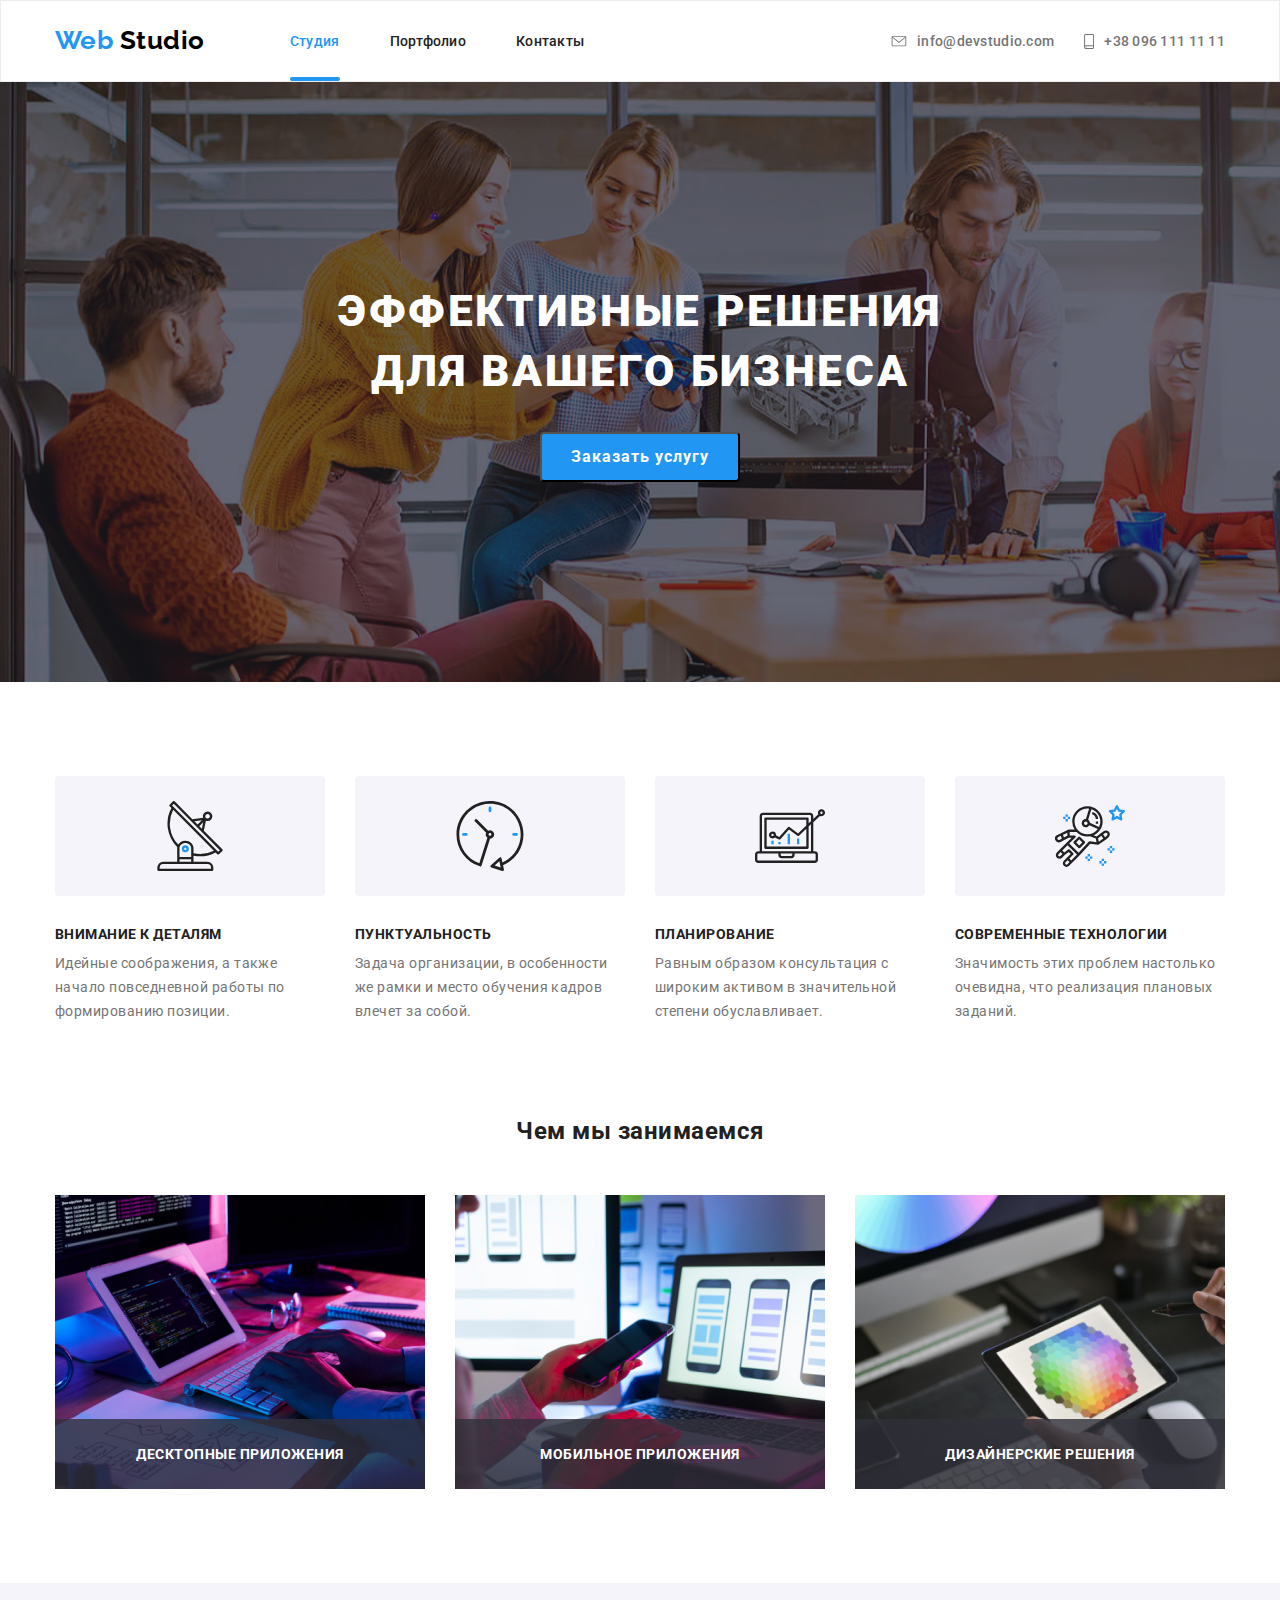
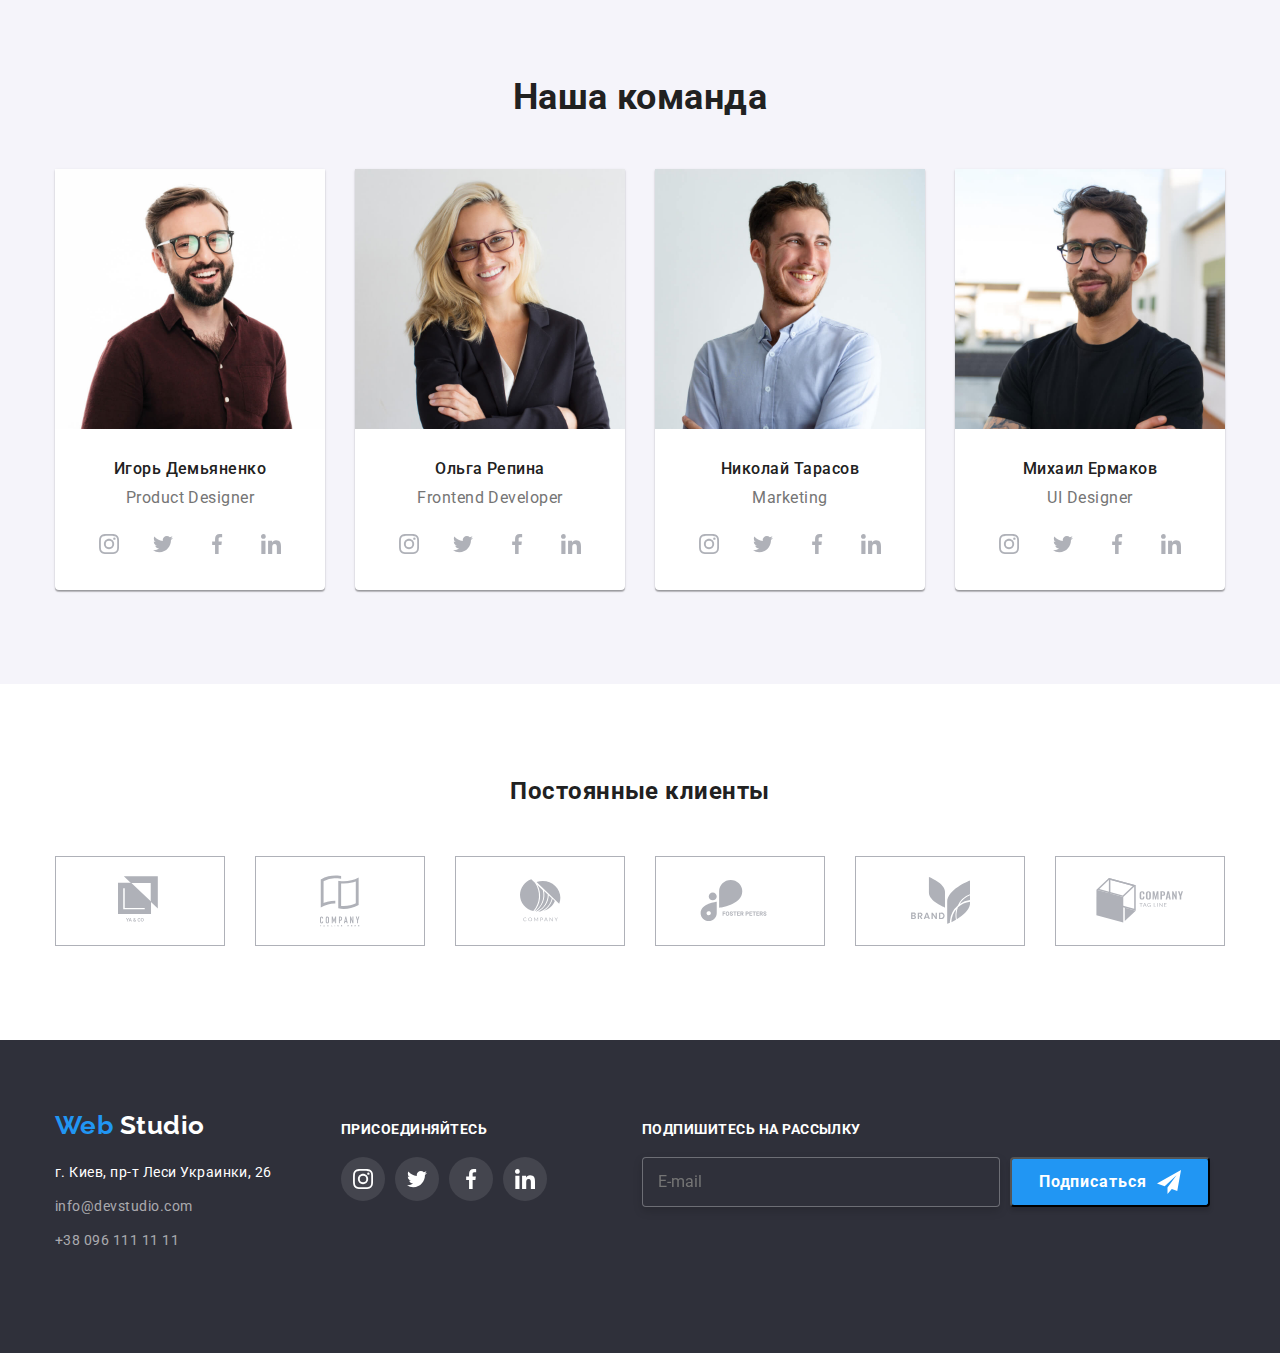
==== commit 7e2066cd: "додела дз 6" ====
--- a/index.html
+++ b/index.html
@@ -43,38 +43,6 @@
         <section class="hero">
             <h1 class="hero-title">Эффективные решения для вашего бизнеса</h1>
             <button class="button-main-top" data-modal-open>Заказать услугу</button>
-            <div class="backdrop is-hidden" data-modal>
-              <div class="modal">
-                  <button type="submit" class="forma-close" data-modal-close><svg class="forma-close-icon" width="18" height="18"><use href="./images/sprite.svg#icon-close"></use></svg></button>
-                  <form class="forma" action="#">  
-                  <b class="modal-title">Оставьте свои данные, мы вам перезвоним</b>
-                  <label class="forma-field">
-                    <span class="forma-name">Имя</span>
-                    <input class="forma-input" type="text" name="name" autocomplete="off" placeholder=" ">
-                    <svg class="forma-icon" width="18" height="18"><use href="./images/sprite.svg#icon-person"></use></svg>
-                  </label>
-                  <label class="forma-field">
-                    <span class="forma-name">Телефон</span>
-                    <input class="forma-input" type="tel" name="tel" autocomplete="off" placeholder=" ">
-                    <svg class="forma-icon" width="18" height="18"><use href="./images/sprite.svg#icon-phone"></use></svg>
-                  </label>
-                  <label class="forma-field">
-                    <span class="forma-name">Почта</span>
-                    <input class="forma-input" type="email" name="email" autocomplete="off" placeholder=" ">
-                    <svg class="forma-icon" width="18" height="18"><use href="./images/sprite.svg#icon-email"></use></svg>
-                  </label>
-                  <label class="forma-field">
-                    <span class="forma-name">Комментарий</span>
-                    <textarea class="forma-input textarea-input" type="text" name="coment" autocomplete="off" placeholder="Введите текст"></textarea>
-                  </label>
-                  <label class="forma-field">
-                    <input type="checkbox" name="checkbox" autocomplete="off" placeholder=" ">
-                    <span class="text-dogovor">Соглашаюсь с рассылкой и принимаю <a class="dogovor">Условия договора</a></span>
-                  </label>
-                  <button type="submit" class="send-btn" data-modal>Отправить</button>
-                </form>
-              </div>
-            </div>
         </section>
         <!-- особенности -->
         <section class="section">
@@ -300,6 +268,39 @@
        </div>
       </div>
     </footer>
+    <div class="backdrop is-hidden" data-modal>
+      <div class="modal">
+        <form class="forma" action="#"> 
+        <button type="button" class="forma-close" data-modal-close><svg class="forma-close-icon" width="18" height="18"><use href="./images/sprite.svg#icon-close"></use></svg></button> 
+          <b class="modal-title">Оставьте свои данные, мы вам перезвоним</b>
+          <label class="forma-field">
+            <span class="forma-name">Имя</span>
+            <input class="forma-input" type="text" name="name" autocomplete="off" placeholder=" " required>
+            <svg class="forma-icon" width="18" height="18"><use href="./images/sprite.svg#icon-person"></use></svg>
+          </label>
+          <label class="forma-field">
+            <span class="forma-name">Телефон</span>
+            <input class="forma-input" type="tel" name="tel" autocomplete="off" placeholder=" " required>
+            <svg class="forma-icon" width="18" height="18"><use href="./images/sprite.svg#icon-phone"></use></svg>
+          </label>
+          <label class="forma-field">
+            <span class="forma-name">Почта</span>
+            <input class="forma-input" type="email" name="email" autocomplete="off" placeholder=" " required>
+            <svg class="forma-icon" width="18" height="18"><use href="./images/sprite.svg#icon-email"></use></svg>
+          </label>
+          <label class="forma-field">
+            <span class="forma-name">Комментарий</span>
+            <textarea class="forma-input textarea-input" type="text" name="coment" autocomplete="off" placeholder="Введите текст" required></textarea>
+          </label>
+          <label class="forma-checkbox">
+            <input class="checkbox" type="checkbox" name="checkbox" value="Соглашаюсь с рассылкой и принимаю Условия договора">
+            <span class="icon-checkbox"></span>
+            <span class="text-dogovor">Соглашаюсь с рассылкой и принимаю <a class="dogovor" href="#">Условия договора</a></span>
+          </label>
+          <button type="submit" class="send-btn" data-modal>Отправить</button>
+        </form>
+      </div>
+    </div>
     <script src="./js/modal.js"></script>
 </body>
 </html>--- a/css/style.css
+++ b/css/style.css
@@ -623,24 +623,26 @@
     width: 100%;
     height: 100%;
     background: rgba(0, 0, 0, 0.2);
+    transition: 250ms cubic-bezier(0.4, 0, 0.2, 1);
 }
 .backdrop.is-hidden {
     opacity: 0;
     pointer-events: none;
     transition: 250ms cubic-bezier(0.4, 0, 0.2, 1);
 }
-.modal {
+/* .modal {
     position: absolute;
     top: 50%;
     left: 50%;
     transform: translate(-50%, -50%);
+    display: block;
     width: 528px;
     height: 581px;
     padding: 40px;
     background: #FFFFFF;
     box-shadow: 0px 1px 3px rgba(0, 0, 0, 0.12), 0px 1px 1px rgba(0, 0, 0, 0.14), 0px 2px 1px rgba(0, 0, 0, 0.2);
     border-radius: 4px;
-}
+} */
 .modal-title {
     display: inline-block;
     font-weight: 700;
@@ -650,7 +652,18 @@
     margin-bottom: 12px;
 }
 .forma {
-    display: block;
+    position: absolute;
+    top: 50%;
+    left: 50%;
+    transform: translate(-50%, -50%);
+    display: flex;
+    flex-direction: column;
+    width: 528px;
+    /* height: 581px; */
+    padding: 40px;
+    background: #FFFFFF;
+    box-shadow: 0px 1px 3px rgba(0, 0, 0, 0.12), 0px 1px 1px rgba(0, 0, 0, 0.14), 0px 2px 1px rgba(0, 0, 0, 0.2);
+    border-radius: 4px;
 }
 .forma-close {
     position: absolute;
@@ -661,16 +674,23 @@
     height: 30px;
     background: #FFFFFF;
     border: 1px solid rgba(0, 0, 0, 0.1);
-    border-radius: 100%;
+    border-radius: 50%;
+    transition: fill 250ms cubic-bezier(0.4, 0, 0.2, 1);
 }
 .forma-close-icon {
     display: flex;
     justify-content: center;
     align-items: center;
+    cursor: pointer;
+}
+.forma-close:hover .forma-close-icon,
+.forma-close:focus .forma-close-icon {
+    fill: var(--accent-text-color);
 }
 .forma-field {
     position: relative;
     display: block;
+    cursor: pointer;
 }
 .forma-field:not(:last-child) {
     margin-bottom: 10px;
@@ -692,6 +712,7 @@
     border-radius: 4px;
     padding: 12px 42px;
     transition: border 250ms cubic-bezier(0.4, 0, 0.2, 1);
+    cursor: pointer;
 }
 .forma-icon {
     position: absolute;
@@ -705,8 +726,18 @@
     height: 120px;
     padding: 12px 16px;
     border: 1px solid rgba(33, 33, 33, 0.2);
-    box-sizing: border-box;
-    border-radius: 4px;
+    border-radius: 4px;
+    transition: 250ms cubic-bezier(0.4, 0, 0.2, 1);
+}
+.forma-input:focus,
+.textarea-input:focus {
+    outline: none;
+}
+.forma-input:focus:required:valid {
+    border-color: var(--accent-text-color);
+}
+.forma-input:focus:required:invalid {
+    border-color: var(--accent-text-color);
 }
 .forma-input::placeholder {
     font-weight: 400;
@@ -719,16 +750,54 @@
     color: var(--accent-text-color);
 }
 .forma-field:focus-within > .forma-input {
-    border: 1px solid var(--accent-text-color);
+    border-color: 1px solid var(--accent-text-color);
 }
 .forma-field:focus-within > .forma-icon {
     fill: var(--accent-text-color);
 }
+.forma-checkbox {
+    display: flex;
+    justify-content: center;
+    align-items: center;
+    text-align: center;
+    margin-top: 20px;
+    margin-bottom: 30px;
+}
+.checkbox {
+    position: absolute;
+    width: 1px;
+    height: 1px;
+    margin: -1px;
+    border: 0;
+    padding: 0;
+    clip: rect(0 0 0 0);
+    overflow: hidden;
+}
+.icon-checkbox {
+    display: inline-block;
+    width: 16px;
+    height: 15px;
+    border: 2px solid var(--main-text-color);
+    border-radius: 2px;
+    box-shadow: 0px 4px 4px rgba(0, 0, 0, 0.25);
+    transition: 250ms cubic-bezier(0.4, 0, 0.2, 1);
+}
+.checkbox:checked + .icon-checkbox {
+    border-color: transparent;
+    background-color: var(--accent-text-color);
+    background-image: url(../images/chek-icon.svg);
+    background-size: contain;
+    background-origin: border-box;
+}
 .text-dogovor {
+    display: flex;
+    justify-content: center;
+    align-items: center;
     width: 100%;
     font-weight: 400;
     font-size: 14px;
     line-height: 1.71;
+    margin: 0 auto;
     color: var(--secondary-text-color);
 }
 .dogovor {
@@ -737,6 +806,7 @@
     font-size: 14px;
     line-height: 1.71;
     color: var(--accent-text-color);
+    margin-left: 6px;
 }
 .send-btn {
     width: 200px;
@@ -754,4 +824,8 @@
     align-items: center;
     text-align: center;
     letter-spacing: 0.06em;
-}
+    cursor: pointer;
+}
+.send-btn:hover {
+    background: #188CE8;
+}
